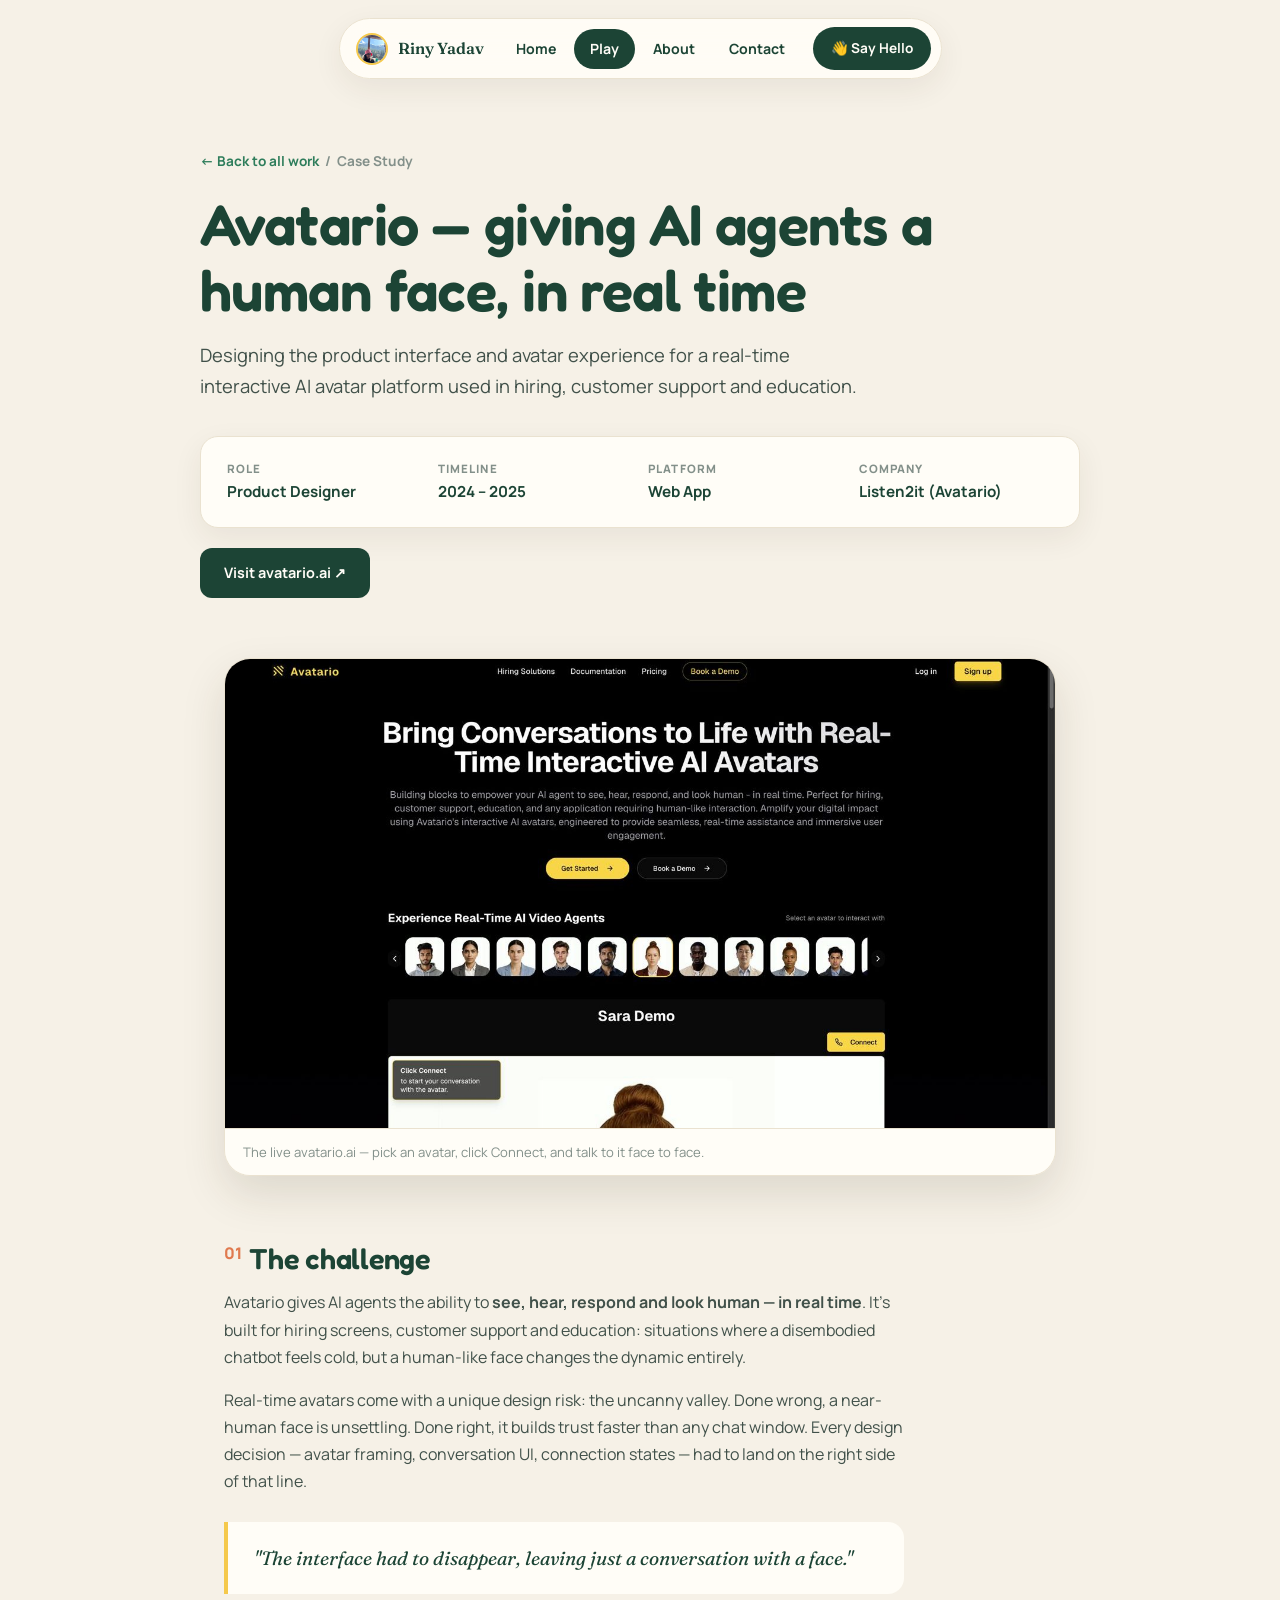
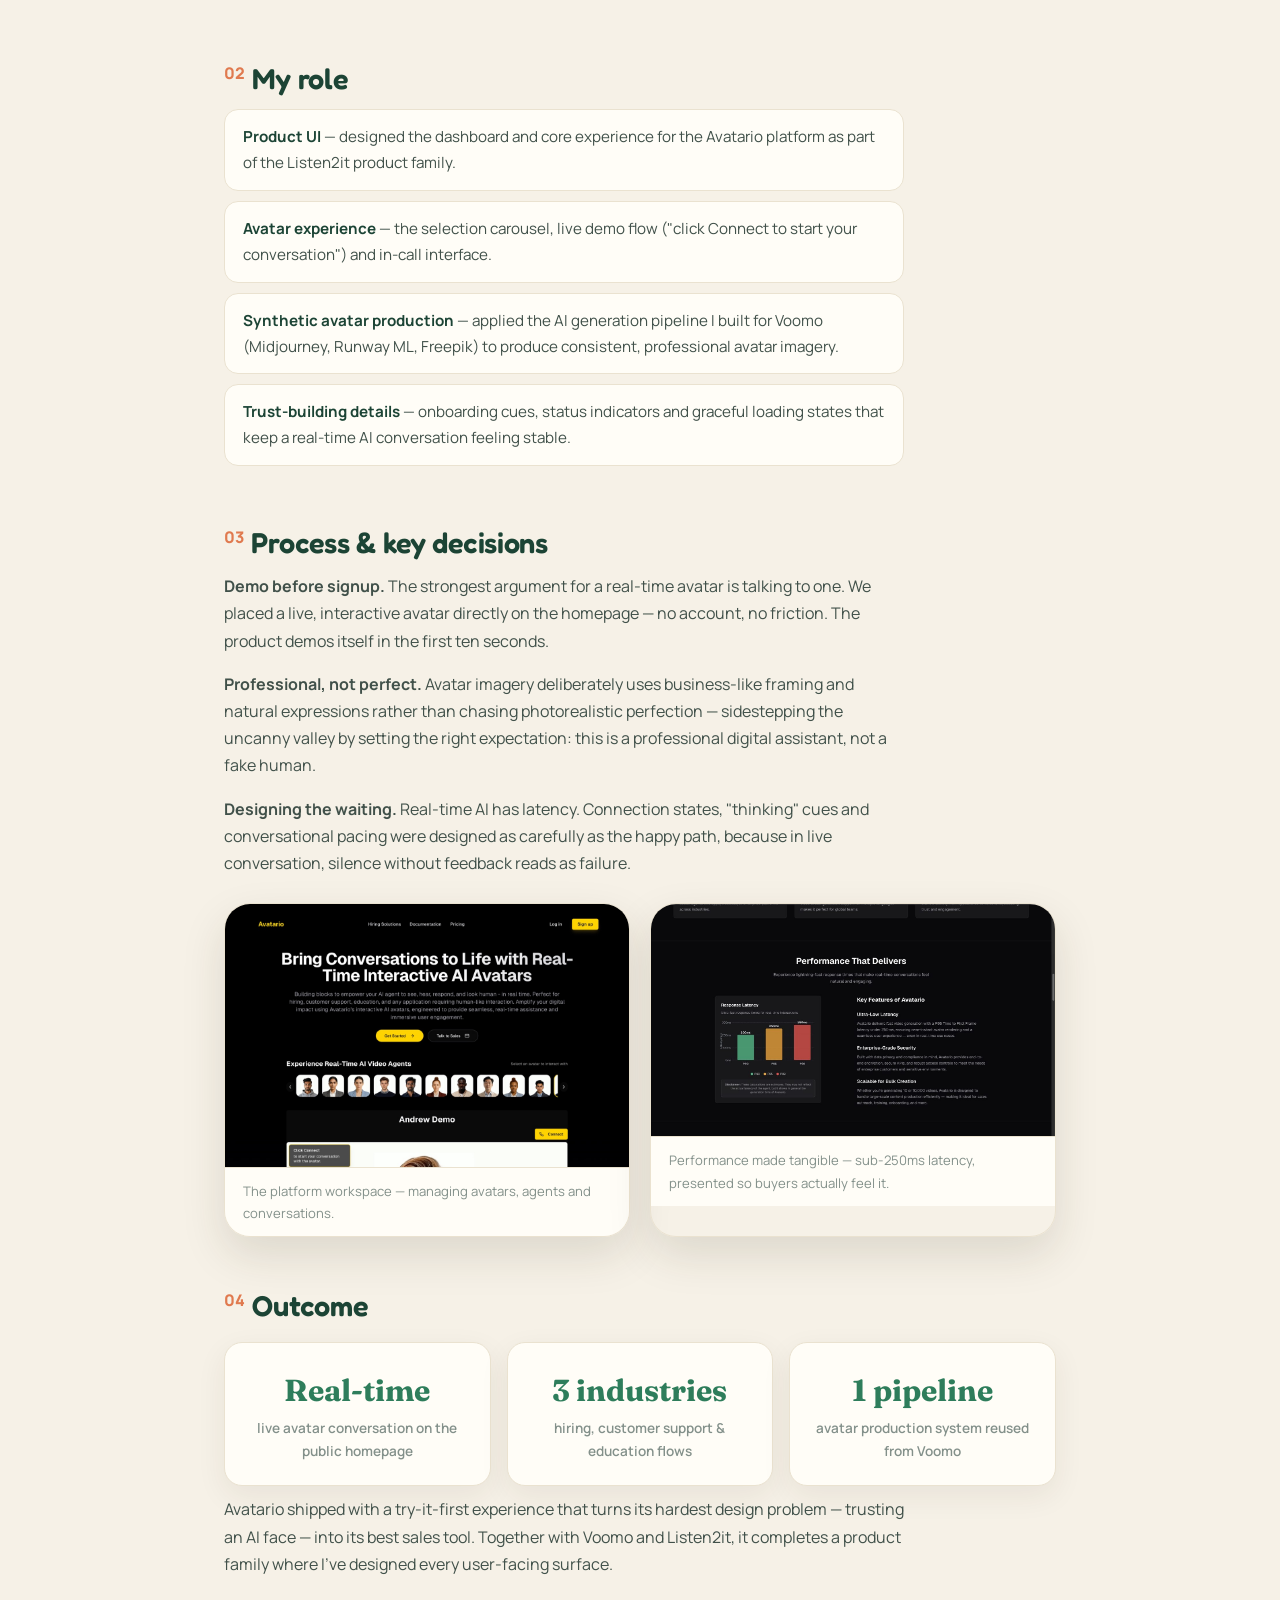
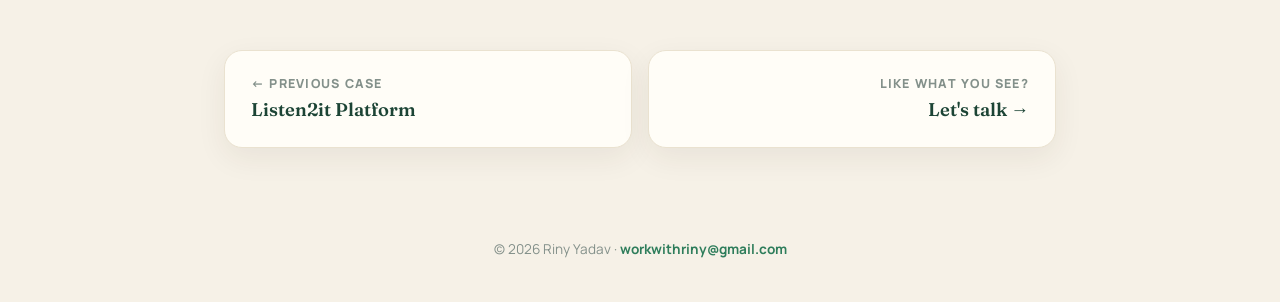
==== case-avatario.html @ 7be7cf9f "Riny Yadav portfolio — initial site" ====
<!DOCTYPE html>
<html lang="en">
<head>
<meta charset="UTF-8">
<meta name="viewport" content="width=device-width, initial-scale=1.0">
<title>Avatario — Real-Time AI Avatars · Case Study · Riny Yadav</title>
<link rel="preconnect" href="https://fonts.googleapis.com">
<link rel="preconnect" href="https://fonts.gstatic.com" crossorigin>
<link href="https://fonts.googleapis.com/css2?family=Fredoka:wght@500;600;700&family=Fraunces:ital,wght@0,400;0,600;1,500&family=Manrope:wght@400;600;700;800&display=swap" rel="stylesheet">
<link rel="stylesheet" href="assets/case.css">
</head>
<body>

<nav class="navbar">
  <div class="nav-in">
    <a class="brand" href="index.html"><img class="face" src="assets/profile.png" alt="Riny">Riny Yadav</a>
    <ul class="pills">
      <li><a href="index.html">Home</a></li>
      <li><a href="index.html#play" class="active">Play</a></li>
      <li><a href="index.html#about">About</a></li>
      <li><a href="index.html#contact">Contact</a></li>
    </ul>
    <a class="say-hi" href="mailto:workwithriny@gmail.com">👋 Say Hello</a>
  </div>
</nav>

<div class="wrap case-hero">
  <div class="crumb"><a href="index.html#play">← Back to all work</a> &nbsp;/&nbsp; Case Study</div>
  <h1>Avatario — giving AI agents a human face, in real time</h1>
  <p class="lede">Designing the product interface and avatar experience for a real-time interactive AI avatar platform used in hiring, customer support and education.</p>
  <div class="meta-row">
    <div><div class="lbl">Role</div><div class="val">Product Designer</div></div>
    <div><div class="lbl">Timeline</div><div class="val">2024 – 2025</div></div>
    <div><div class="lbl">Platform</div><div class="val">Web App</div></div>
    <div><div class="lbl">Company</div><div class="val">Listen2it (Avatario)</div></div>
  </div>
  <p style="margin-top:20px"><a class="btn-ink" href="https://avatario.ai/" target="_blank" rel="noopener">Visit avatario.ai ↗</a></p>
</div>

<div class="wrap">
  <figure class="case-img reveal"><img src="assets/avatario-hero.jpg" alt="Avatario live website with real-time AI avatars"><figcaption>The live avatario.ai — pick an avatar, click Connect, and talk to it face to face.</figcaption></figure>

  <div class="case-sec reveal">
    <h2><span class="n">01</span>The challenge</h2>
    <p>Avatario gives AI agents the ability to <b>see, hear, respond and look human — in real time</b>. It's built for hiring screens, customer support and education: situations where a disembodied chatbot feels cold, but a human-like face changes the dynamic entirely.</p>
    <p>Real-time avatars come with a unique design risk: the uncanny valley. Done wrong, a near-human face is unsettling. Done right, it builds trust faster than any chat window. Every design decision — avatar framing, conversation UI, connection states — had to land on the right side of that line.</p>
    <div class="pull">"The interface had to disappear, leaving just a conversation with a face."</div>
  </div>

  <div class="case-sec reveal">
    <h2><span class="n">02</span>My role</h2>
    <ul>
      <li><b>Product UI</b> — designed the dashboard and core experience for the Avatario platform as part of the Listen2it product family.</li>
      <li><b>Avatar experience</b> — the selection carousel, live demo flow ("click Connect to start your conversation") and in-call interface.</li>
      <li><b>Synthetic avatar production</b> — applied the AI generation pipeline I built for Voomo (Midjourney, Runway ML, Freepik) to produce consistent, professional avatar imagery.</li>
      <li><b>Trust-building details</b> — onboarding cues, status indicators and graceful loading states that keep a real-time AI conversation feeling stable.</li>
    </ul>
  </div>

  <div class="case-sec reveal">
    <h2><span class="n">03</span>Process & key decisions</h2>
    <p><b>Demo before signup.</b> The strongest argument for a real-time avatar is talking to one. We placed a live, interactive avatar directly on the homepage — no account, no friction. The product demos itself in the first ten seconds.</p>
    <p><b>Professional, not perfect.</b> Avatar imagery deliberately uses business-like framing and natural expressions rather than chasing photorealistic perfection — sidestepping the uncanny valley by setting the right expectation: this is a professional digital assistant, not a fake human.</p>
    <p><b>Designing the waiting.</b> Real-time AI has latency. Connection states, "thinking" cues and conversational pacing were designed as carefully as the happy path, because in live conversation, silence without feedback reads as failure.</p>
    <div class="duo">
      <figure class="case-img"><img src="assets/avatario.jpg" alt="Avatario dashboard design"><figcaption>The platform workspace — managing avatars, agents and conversations.</figcaption></figure>
      <figure class="case-img"><img src="assets/avatario-feat.jpg" alt="Avatario performance and key features"><figcaption>Performance made tangible — sub-250ms latency, presented so buyers actually feel it.</figcaption></figure>
    </div>
  </div>

  <div class="case-sec reveal">
    <h2><span class="n">04</span>Outcome</h2>
    <div class="outcome">
      <div class="oc"><div class="big">Real-time</div><div class="sm">live avatar conversation on the public homepage</div></div>
      <div class="oc"><div class="big">3 industries</div><div class="sm">hiring, customer support & education flows</div></div>
      <div class="oc"><div class="big">1 pipeline</div><div class="sm">avatar production system reused from Voomo</div></div>
    </div>
    <p>Avatario shipped with a try-it-first experience that turns its hardest design problem — trusting an AI face — into its best sales tool. Together with Voomo and Listen2it, it completes a product family where I've designed every user-facing surface.</p>
  </div>

  <div class="case-next">
    <a href="case-listen2it.html"><div class="dir">← Previous case</div><div class="ttl">Listen2it Platform</div></a>
    <a href="index.html#contact" style="text-align:right"><div class="dir">Like what you see?</div><div class="ttl">Let's talk →</div></a>
  </div>
</div>

<div class="footer-min">© <span id="year"></span> Riny Yadav · <a href="mailto:workwithriny@gmail.com">workwithriny@gmail.com</a></div>

<script>
const io=new IntersectionObserver(es=>es.forEach(e=>{if(e.isIntersecting){e.target.classList.add('show');io.unobserve(e.target)}}),{threshold:.08});
document.querySelectorAll('.reveal').forEach(el=>io.observe(el));
document.getElementById('year').textContent=new Date().getFullYear();
</script>
</body>
</html>
---- assets/case.css ----
:root{
  --bg:#f6f1e7;--card:#fffdf7;--ink:#1c4435;--ink2:#2e7d5b;--txt:#41514a;--muted:#83908a;
  --terra:#e07a4f;--sun:#f5c94c;--line:#eae2d0;--r:26px;--shadow:0 10px 30px rgba(56,46,22,.07);
}
*{margin:0;padding:0;box-sizing:border-box}
html{scroll-behavior:smooth}
body{background:var(--bg);color:var(--txt);font-family:'Manrope',sans-serif;line-height:1.7;overflow-x:hidden}
::selection{background:var(--sun);color:var(--ink)}
h1,h2,h3{font-family:'Fredoka','Fraunces',sans-serif;color:var(--ink);font-weight:600;letter-spacing:-.01em;line-height:1.15}
.wrap{max-width:880px;margin:0 auto;padding:0 24px}
.wrap-wide{max-width:1060px;margin:0 auto;padding:0 24px}

/* nav */
.navbar{position:fixed;top:18px;left:0;right:0;z-index:100;display:flex;justify-content:center;pointer-events:none}
.nav-in{pointer-events:auto;display:flex;align-items:center;gap:12px;background:rgba(255,253,247,.92);backdrop-filter:blur(12px);border:1px solid var(--line);border-radius:99px;padding:8px 10px 8px 16px;box-shadow:var(--shadow)}
.brand{display:flex;align-items:center;gap:10px;text-decoration:none;font-family:'Fraunces';font-weight:600;color:var(--ink);font-size:1rem;margin-right:4px}
.brand .face{width:32px;height:32px;border-radius:50%;object-fit:cover;object-position:36% 52%;border:2px solid var(--sun)}
.pills{display:flex;gap:2px;list-style:none}
.pills a{display:block;padding:8px 16px;border-radius:99px;text-decoration:none;color:var(--ink);font-weight:700;font-size:.88rem;transition:.25s}
.pills a:hover{background:#f0e9d8}
.pills a.active{background:var(--ink);color:#fffdf7}
.say-hi{display:inline-flex;align-items:center;gap:8px;background:var(--ink);color:#fffdf7;text-decoration:none;font-weight:700;font-size:.85rem;padding:10px 18px;border-radius:99px;transition:.25s}
.say-hi:hover{background:var(--ink2);transform:translateY(-2px)}

/* case layout */
.case-hero{padding:150px 0 30px}
.crumb{font-size:.85rem;font-weight:700;color:var(--muted);margin-bottom:18px}
.crumb a{color:var(--ink2);text-decoration:none}
.crumb a:hover{text-decoration:underline}
.case-hero h1{font-size:clamp(2.3rem,5.5vw,3.6rem);margin-bottom:16px}
.case-hero .lede{font-size:1.15rem;max-width:660px;color:var(--txt)}
.meta-row{display:grid;grid-template-columns:repeat(4,1fr);gap:16px;margin:34px 0 10px;background:var(--card);border:1px solid var(--line);border-radius:18px;padding:22px 26px;box-shadow:var(--shadow)}
.meta-row .lbl{font-size:.72rem;font-weight:800;text-transform:uppercase;letter-spacing:.1em;color:var(--muted)}
.meta-row .val{font-weight:700;color:var(--ink);font-size:.95rem}
.btn-ink{display:inline-block;background:var(--ink);color:#fffdf7;text-decoration:none;font-weight:700;font-size:.9rem;padding:13px 24px;border-radius:12px;transition:.25s;border:none;cursor:pointer}
.btn-ink:hover{background:var(--ink2);transform:translateY(-2px)}
.btn-soft{display:inline-block;background:#f0e9d8;color:var(--ink);text-decoration:none;font-weight:700;font-size:.9rem;padding:13px 24px;border-radius:12px;transition:.25s}
.btn-soft:hover{background:var(--sun);transform:translateY(-2px)}

.case-img{border-radius:var(--r);overflow:hidden;border:1px solid var(--line);box-shadow:0 18px 44px rgba(56,46,22,.13);margin:30px 0}
.case-img img{width:100%;display:block}
.case-img figcaption{font-size:.82rem;color:var(--muted);padding:12px 18px;background:var(--card);border-top:1px solid var(--line)}

.case-sec{padding:36px 0 6px}
.case-sec h2{font-size:1.8rem;margin-bottom:14px}
.case-sec h2 .n{color:var(--terra);font-size:1rem;vertical-align:super;margin-right:8px;font-family:'Manrope';font-weight:800}
.case-sec p{margin-bottom:16px;max-width:680px}
.case-sec ul{margin:0 0 18px 0;list-style:none;display:grid;gap:10px;max-width:680px}
.case-sec ul li{background:var(--card);border:1px solid var(--line);border-radius:14px;padding:14px 18px;font-size:.95rem}
.case-sec ul li b{color:var(--ink)}
.pull{border-left:4px solid var(--sun);background:var(--card);border-radius:0 16px 16px 0;padding:20px 26px;font-family:'Fraunces';font-size:1.2rem;color:var(--ink);margin:26px 0;max-width:680px;font-style:italic}
.duo{display:grid;grid-template-columns:1fr 1fr;gap:20px}
.duo .case-img{margin:10px 0}

.outcome{display:grid;grid-template-columns:repeat(3,1fr);gap:16px;margin:20px 0 10px}
.outcome .oc{background:var(--card);border:1px solid var(--line);border-radius:18px;padding:22px;text-align:center;box-shadow:var(--shadow)}
.outcome .big{font-family:'Fraunces';font-size:1.9rem;font-weight:700;color:var(--ink2)}
.outcome .sm{font-size:.85rem;color:var(--muted);font-weight:600}

.case-next{display:flex;justify-content:space-between;gap:16px;margin:50px 0 60px;flex-wrap:wrap}
.case-next a{flex:1;min-width:220px;text-decoration:none;background:var(--card);border:1px solid var(--line);border-radius:18px;padding:22px 26px;box-shadow:var(--shadow);transition:.3s;color:var(--ink)}
.case-next a:hover{transform:translateY(-5px);border-color:var(--ink2)}
.case-next .dir{font-size:.78rem;font-weight:800;text-transform:uppercase;letter-spacing:.1em;color:var(--muted)}
.case-next .ttl{font-family:'Fraunces';font-weight:600;font-size:1.15rem}

.footer-min{text-align:center;color:var(--muted);font-size:.85rem;padding:30px 0 40px}
.footer-min a{color:var(--ink2);font-weight:700;text-decoration:none}

.reveal{opacity:0;transform:translateY(30px);transition:opacity .8s ease,transform .8s cubic-bezier(.2,.8,.3,1)}
.reveal.show{opacity:1;transform:none}

@media(max-width:820px){
  .pills{display:none}
  .meta-row{grid-template-columns:1fr 1fr}
  .duo{grid-template-columns:1fr}
  .outcome{grid-template-columns:1fr}
  .case-hero{padding-top:120px}
}
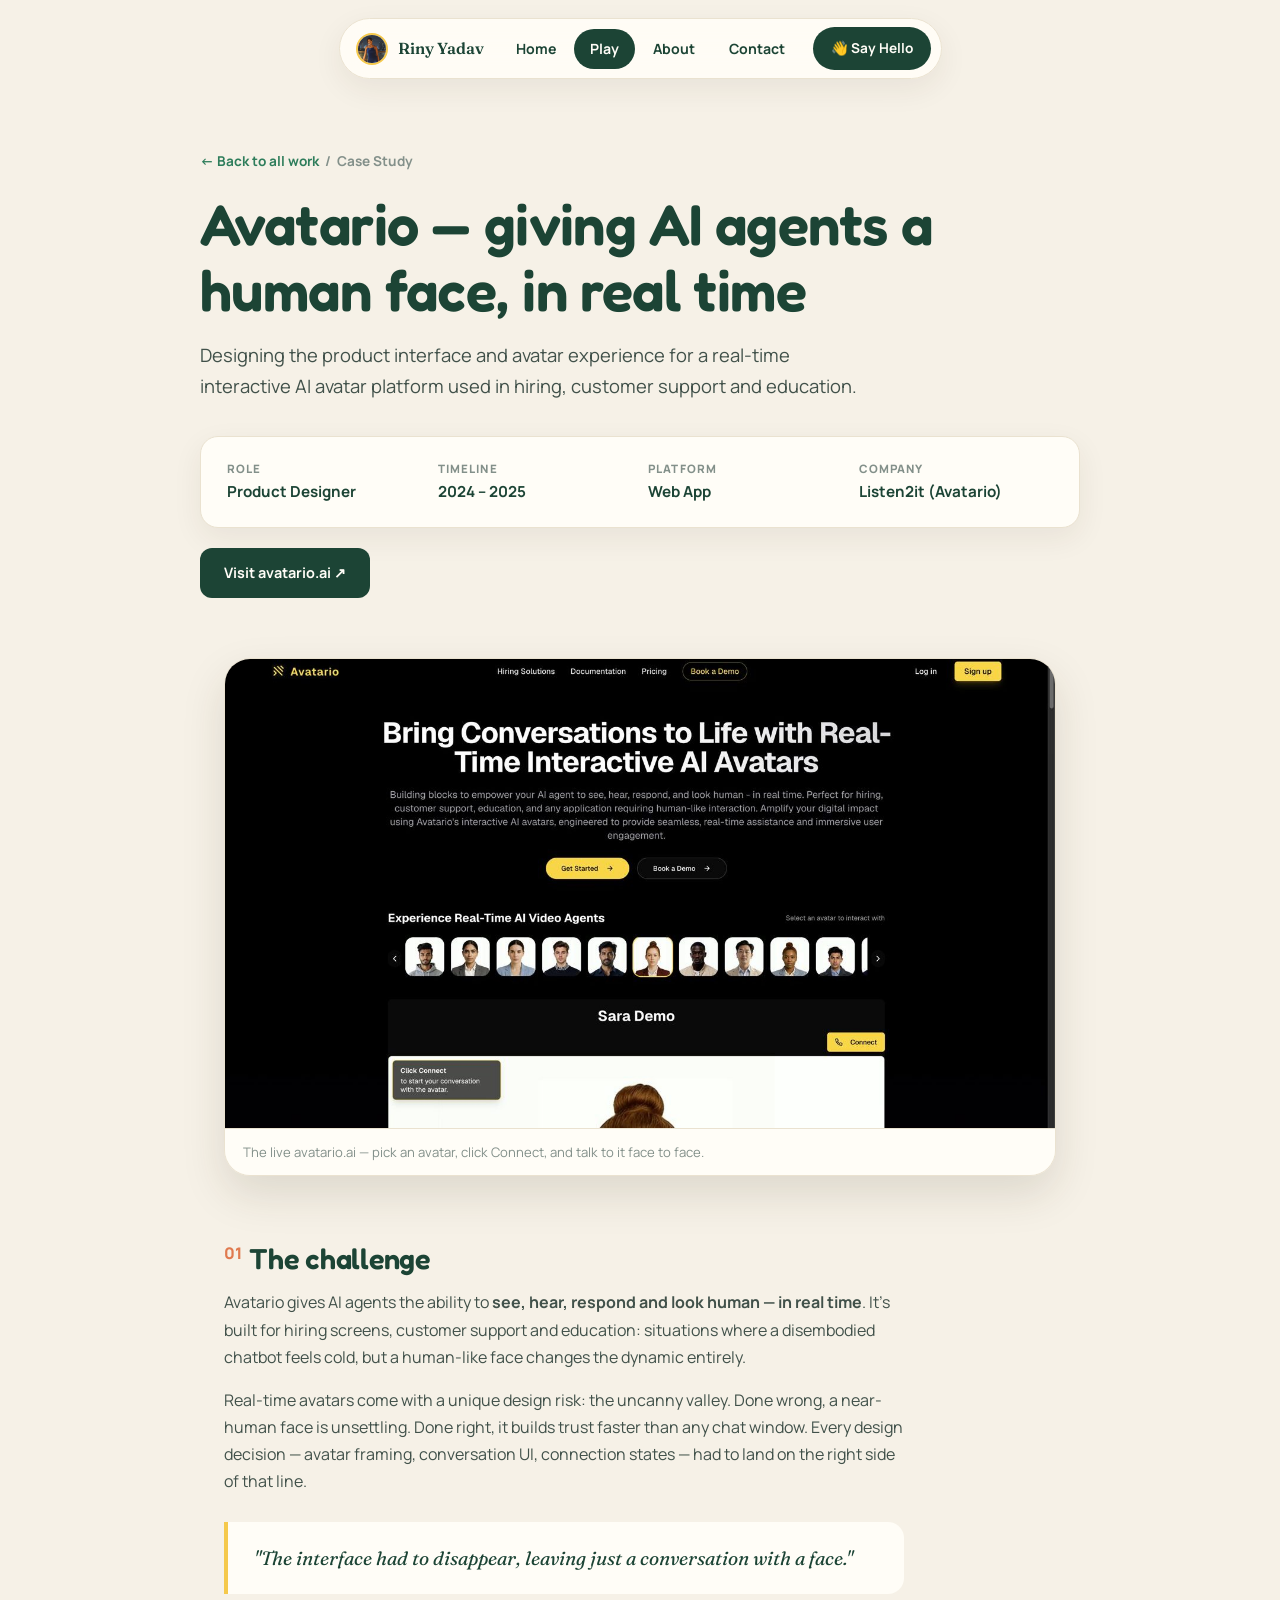
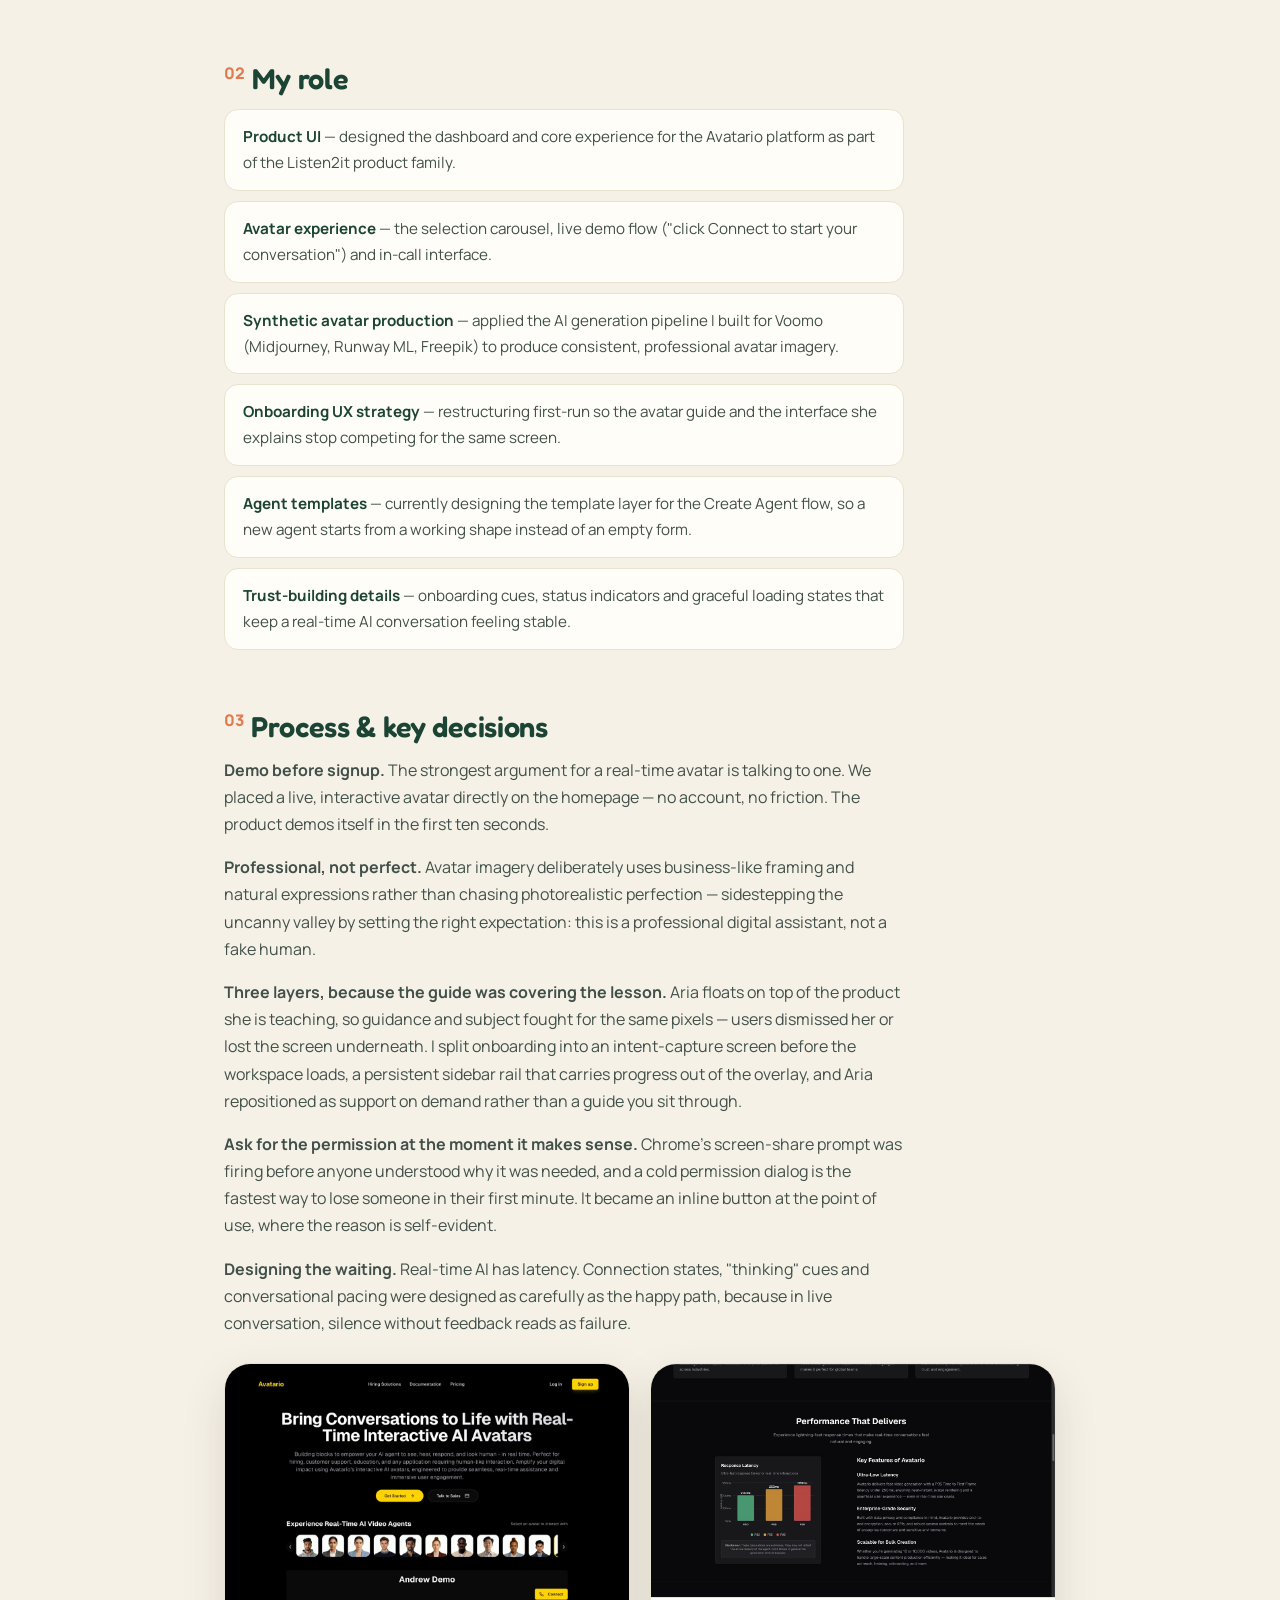
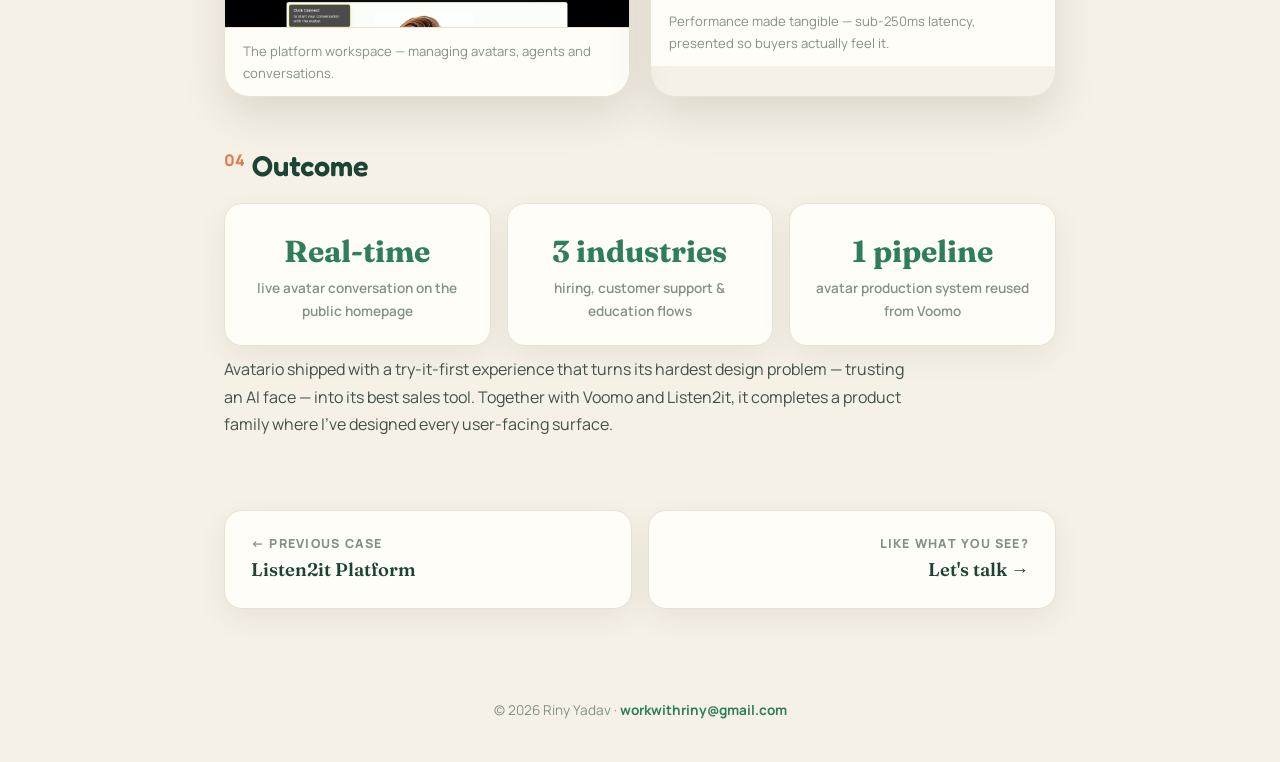
==== commit 6111a2d8: "Update title to AI Product Manager, refresh photo and case studies Applies portfolio-update patch: n" ====
--- a/case-avatario.html
+++ b/case-avatario.html
@@ -13,7 +13,7 @@
 
 <nav class="navbar">
   <div class="nav-in">
-    <a class="brand" href="index.html"><img class="face" src="assets/profile.png" alt="Riny">Riny Yadav</a>
+    <a class="brand" href="index.html"><img class="face" src="assets/profile.jpg" alt="Riny">Riny Yadav</a>
     <ul class="pills">
       <li><a href="index.html">Home</a></li>
       <li><a href="index.html#play" class="active">Play</a></li>
@@ -34,7 +34,7 @@
     <div><div class="lbl">Platform</div><div class="val">Web App</div></div>
     <div><div class="lbl">Company</div><div class="val">Listen2it (Avatario)</div></div>
   </div>
-  <p style="margin-top:20px"><a class="btn-ink" href="https://avatario.ai/" target="_blank" rel="noopener">Visit avatario.ai ↗</a></p>
+  <p style="margin-top:20px"><a class="btn-ink" href="https://www.avatario.ai/" target="_blank" rel="noopener">Visit avatario.ai ↗</a></p>
 </div>
 
 <div class="wrap">
@@ -53,6 +53,8 @@
       <li><b>Product UI</b> — designed the dashboard and core experience for the Avatario platform as part of the Listen2it product family.</li>
       <li><b>Avatar experience</b> — the selection carousel, live demo flow ("click Connect to start your conversation") and in-call interface.</li>
       <li><b>Synthetic avatar production</b> — applied the AI generation pipeline I built for Voomo (Midjourney, Runway ML, Freepik) to produce consistent, professional avatar imagery.</li>
+      <li><b>Onboarding UX strategy</b> — restructuring first-run so the avatar guide and the interface she explains stop competing for the same screen.</li>
+      <li><b>Agent templates</b> — currently designing the template layer for the Create Agent flow, so a new agent starts from a working shape instead of an empty form.</li>
       <li><b>Trust-building details</b> — onboarding cues, status indicators and graceful loading states that keep a real-time AI conversation feeling stable.</li>
     </ul>
   </div>
@@ -61,6 +63,8 @@
     <h2><span class="n">03</span>Process & key decisions</h2>
     <p><b>Demo before signup.</b> The strongest argument for a real-time avatar is talking to one. We placed a live, interactive avatar directly on the homepage — no account, no friction. The product demos itself in the first ten seconds.</p>
     <p><b>Professional, not perfect.</b> Avatar imagery deliberately uses business-like framing and natural expressions rather than chasing photorealistic perfection — sidestepping the uncanny valley by setting the right expectation: this is a professional digital assistant, not a fake human.</p>
+    <p><b>Three layers, because the guide was covering the lesson.</b> Aria floats on top of the product she is teaching, so guidance and subject fought for the same pixels — users dismissed her or lost the screen underneath. I split onboarding into an intent-capture screen before the workspace loads, a persistent sidebar rail that carries progress out of the overlay, and Aria repositioned as support on demand rather than a guide you sit through.</p>
+    <p><b>Ask for the permission at the moment it makes sense.</b> Chrome's screen-share prompt was firing before anyone understood why it was needed, and a cold permission dialog is the fastest way to lose someone in their first minute. It became an inline button at the point of use, where the reason is self-evident.</p>
     <p><b>Designing the waiting.</b> Real-time AI has latency. Connection states, "thinking" cues and conversational pacing were designed as carefully as the happy path, because in live conversation, silence without feedback reads as failure.</p>
     <div class="duo">
       <figure class="case-img"><img src="assets/avatario.jpg" alt="Avatario dashboard design"><figcaption>The platform workspace — managing avatars, agents and conversations.</figcaption></figure>
--- a/assets/case.css
+++ b/assets/case.css
@@ -14,7 +14,7 @@
 .navbar{position:fixed;top:18px;left:0;right:0;z-index:100;display:flex;justify-content:center;pointer-events:none}
 .nav-in{pointer-events:auto;display:flex;align-items:center;gap:12px;background:rgba(255,253,247,.92);backdrop-filter:blur(12px);border:1px solid var(--line);border-radius:99px;padding:8px 10px 8px 16px;box-shadow:var(--shadow)}
 .brand{display:flex;align-items:center;gap:10px;text-decoration:none;font-family:'Fraunces';font-weight:600;color:var(--ink);font-size:1rem;margin-right:4px}
-.brand .face{width:32px;height:32px;border-radius:50%;object-fit:cover;object-position:36% 52%;border:2px solid var(--sun)}
+.brand .face{width:32px;height:32px;border-radius:50%;object-fit:cover;object-position:48% 20%;border:2px solid var(--sun)}
 .pills{display:flex;gap:2px;list-style:none}
 .pills a{display:block;padding:8px 16px;border-radius:99px;text-decoration:none;color:var(--ink);font-weight:700;font-size:.88rem;transition:.25s}
 .pills a:hover{background:#f0e9d8}
